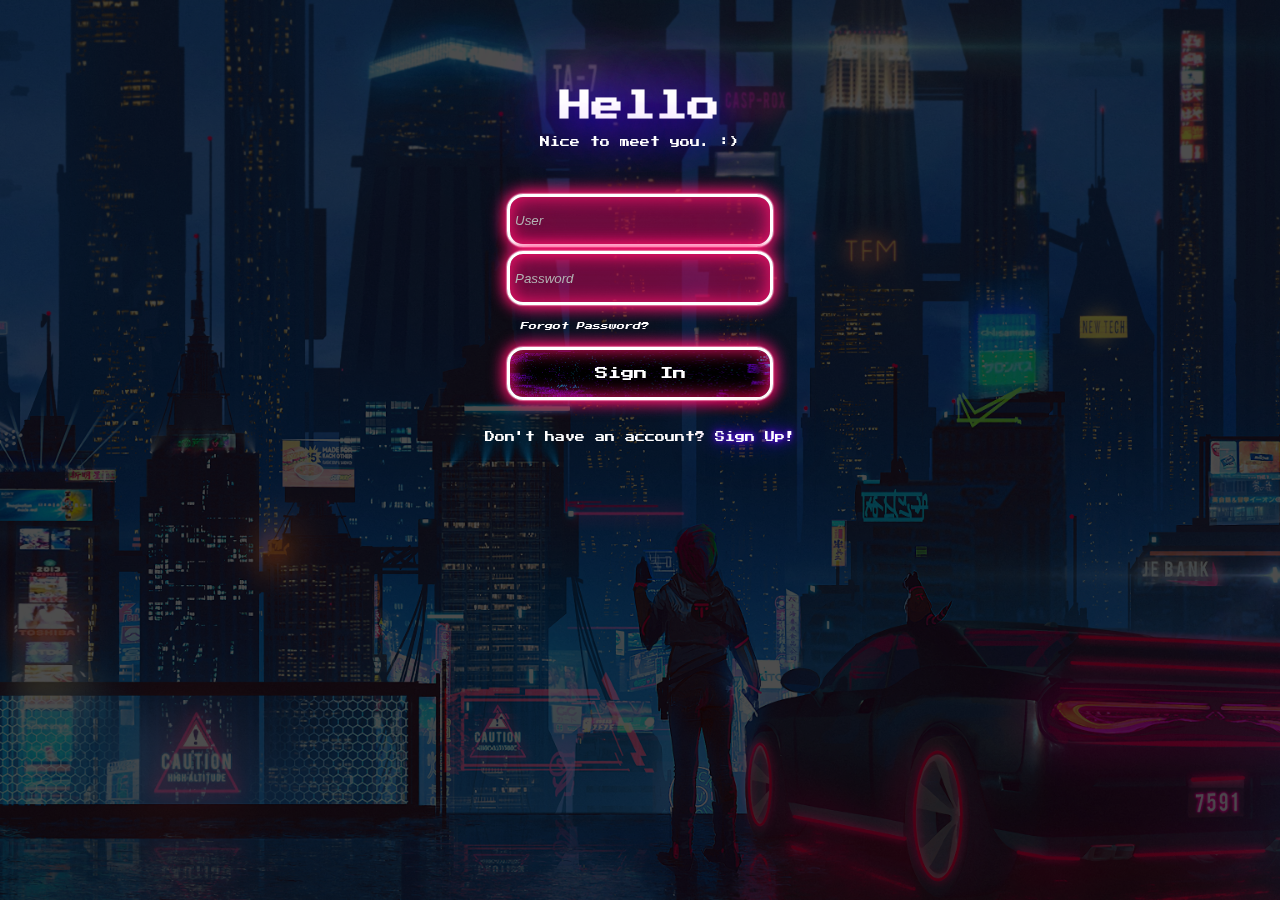
==== index.html @ cee196ef "Register form with a cyberpunk style n.n" ====
<!DOCTYPE html>
<html lang="en">
<head>
    <meta charset="UTF-8">
    <meta http-equiv="X-UA-Compatible" content="IE=edge">
    <meta name="viewport" content="width=device-width, initial-scale=1.0">
    <link rel="stylesheet" href="./style.css">
    <title>User Login</title>
</head>
<body>
    <div class="img-area"></div>
    <main class="container">
        <div class="card">
            <div class="text-header">
                <h1>Hello</h1>
                <p>Nice to meet you. :)</p>
            </div>
            <div class="form-card">
                <form method="post">
                    <div class="txt_field">
                    <input type="text" placeholder="User" required>
                    </div>
                    <div class="txt_field">
                    <input type="password" placeholder="Password">
                    </div>
                    <div class="pass"><a>Forgot Password?</a></div>
                    <input type="button" id="btn" value="Sign In">
                </form>
                <div class="singup">
                <p>Don't have an account? <a href="./register.html">Sign Up!</a></p>
                </div>
            </div>
        </div>
    </main>
</body>
</html>
---- style.css ----
/* Import font, y * */
@import url('https://fonts.googleapis.com/css2?family=Kumbh+Sans&family=Lexend:wght@100&family=Press+Start+2P&display=swap');

* {
    margin: 0;
    padding: 0;
    box-sizing: border-box;
}

body {
    background-color: black;
    font-family: 'Press Start 2P', cursive;
}

.container {
    padding: 40px;
}

/* Divs, diseños, textos, etc */

.img-area {
    background: url(./assets/cyberpunk-city.jpg) no-repeat center center;
    opacity: 0.3;
    background-size: cover;
    background-position: center center;
    height: 100vh;
    position: fixed;
    left: 0;
    right: 0;
    z-index: -1;
}

.text-header {
    display: flex;
    flex-direction: column;
    justify-content: center;
    align-items: center;

    padding: 50px;
    color: white;
    text-shadow:
    0 0 42px rgb(17, 0, 255),
    0 0 82px rgb(255, 0, 255),
    0 0 92px rgb(195, 0, 255),
    0 0 102px #0fa,
    0 0 151px #0fa;
}

.text-header p {
    padding: 15px;
    font-size: 10px;
}

/* Form style */

.form-card {
    display: flex;
    flex-direction: column;
    justify-content: center;
    align-items: center;
    color: white;


    height: 15em;
    width: 45em;

    margin: auto;
}

input {
    height: 4em;
    width: 20em;
    background: rgba(255, 4, 109, 0.404);
    color: white;
    padding: 15px;
    margin: 2px;
    

    border: 0.2rem solid rgb(255, 255, 255);
    border-radius: 1rem;
    padding: 0.4em;
    box-shadow: 0 0 .1rem #fff,
              0 0 .1rem #fff,
              0 0 1rem #fe136d,
              0 0 0.1rem #fe136d,
              0 0 1.1rem #fe136d,
              inset 0 0 1.1rem #fe136d;
}

input::placeholder {
    color: rgb(179, 179, 179);
    font-style: italic;
}

.pass {
    cursor: pointer;
    font-size: 8px;
    padding: 15px;
    font-style: italic;
    color: rgb(255, 255, 255);

    
}

.singup {
    padding: 30px;
    font-size: 10px;
    
}

.singup a{
    text-decoration: none;
    color: rgb(255, 255, 255);
    text-shadow:
    0 0 4px #6513fe,
    0 0 11px #6513fe,
    0 0 19px #6513fe,
    0 0 40px #6513fe,
    0 0 80px #fe136d,
    0 0 90px #fe136d,
    0 0 100px #fe136d,
    0 0 150px #fe136d;
}

#btn {
    font-family: 'Press Start 2P', sans-serif;
    background: url(./assets/1.gif);
    cursor: pointer;
}
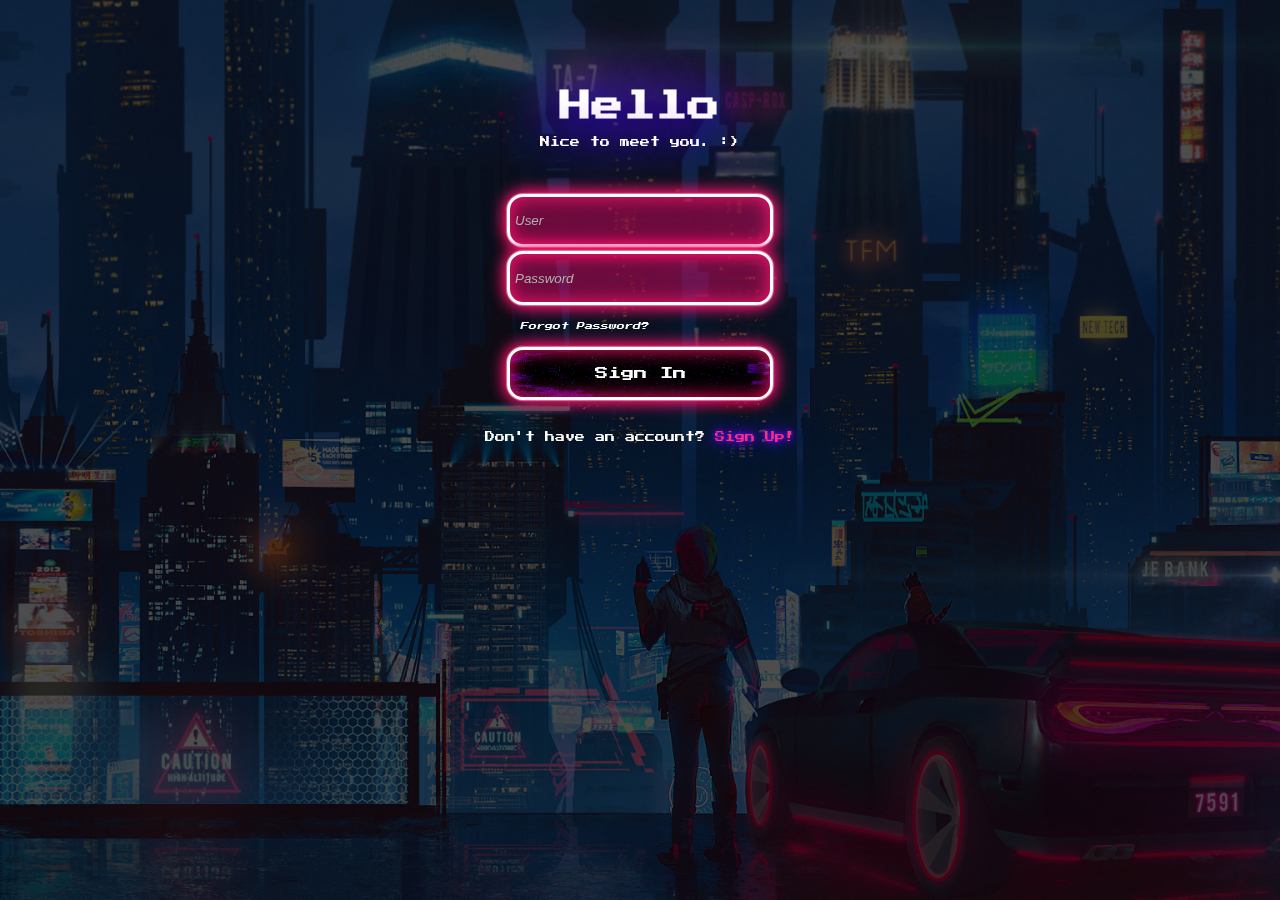
==== commit 71ea1fb7: "Update con pagina de registro" ====
--- a/index.html
+++ b/index.html
@@ -21,7 +21,7 @@
                     <input type="text" placeholder="User" required>
                     </div>
                     <div class="txt_field">
-                    <input type="password" placeholder="Password">
+                    <input type="password" placeholder="Password" required>
                     </div>
                     <div class="pass"><a>Forgot Password?</a></div>
                     <input type="button" id="btn" value="Sign In">
--- a/style.css
+++ b/style.css
@@ -110,7 +110,7 @@
 
 .singup a{
     text-decoration: none;
-    color: rgb(255, 255, 255);
+    color: rgb(255, 45, 125);
     text-shadow:
     0 0 4px #6513fe,
     0 0 11px #6513fe,
@@ -126,4 +126,55 @@
     font-family: 'Press Start 2P', sans-serif;
     background: url(./assets/1.gif);
     cursor: pointer;
-}+}
+
+/* Media query */
+
+@media only screen and (max-width: 600px) {
+    
+    body {
+
+        flex-direction: column;
+    }
+
+    .card {
+        padding: 0;
+    }
+
+    .img-area {
+        background-position: center center;
+        height: 50%;
+        left: 0;
+        right: 50;
+        z-index: -1;
+    }
+
+    .container {   
+        padding: 0;
+        margin: 0;
+    }
+
+    .form-card {
+        width: 15rem;
+        height: 18rem;
+    }
+
+    .text-header {
+        padding-top: 50px;
+        font-size: 10px;
+    }
+
+    input {
+        margin: 5px;
+        height: 4em;
+        width: 17em;
+    }
+
+    .singup {
+        padding: 20px;
+        font-size: 10px;
+        margin: 0;
+        line-height: 20px;
+    }
+    
+}
